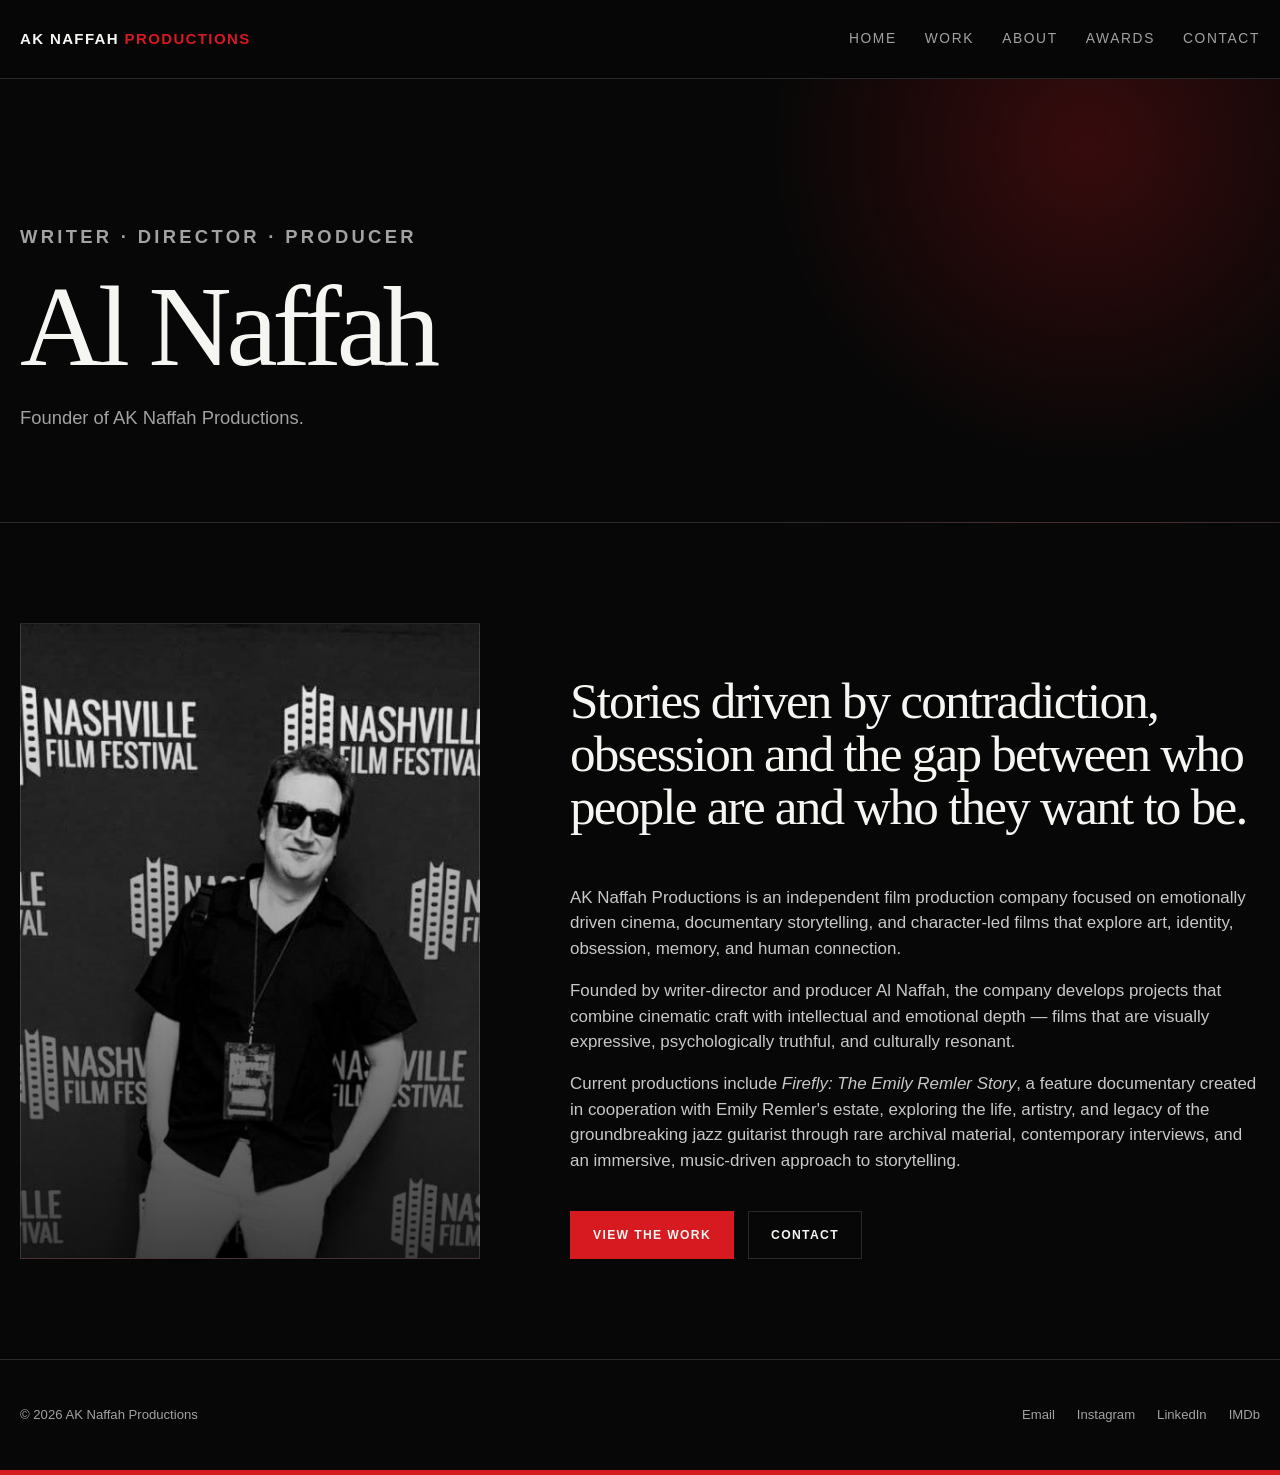
==== about.html @ 8b0be3ec "Initial site build: AK Naffah Productions Static HTML/CSS/JS site with homepage, work slate, about, " ====
<!doctype html>
<html lang="en">
<head>
  <meta charset="utf-8">
  <meta name="viewport" content="width=device-width, initial-scale=1">
  <meta name="description" content="AK Naffah Productions — films and screenplays by writer, director and producer Al Naffah.">
  <title>About | AK Naffah Productions</title>
  <link rel="stylesheet" href="assets/css/styles.css">
</head>
<body>

<header class="site-header">
  <div class="container header-inner">
    <a class="brand" href="index.html">AK Naffah <span>Productions</span></a>
    <button class="menu-toggle" aria-label="Open navigation" aria-expanded="false">Menu</button>
    <nav class="nav" aria-label="Primary navigation">
      <a href="index.html">Home</a>
      <a href="work.html">Work</a>
      <a href="about.html">About</a>
      <a href="awards.html">Awards</a>
      <a href="contact.html">Contact</a>
    </nav>
  </div>
</header>

<main>

<section class="page-hero">
  <div class="container">
    <p class="eyebrow">Writer · Director · Producer</p>
    <h1>Al Naffah</h1>
    <p>Founder of AK Naffah Productions.</p>
  </div>
</section>

<section class="section">
  <div class="container about-grid">
    <div class="portrait-placeholder" role="img" aria-label="Portrait of Al Naffah"></div>
    <div>
      <p class="large-copy">Stories driven by contradiction, obsession and the gap between who people are and who they want to be.</p>
      <div class="body-copy">
        <p>AK Naffah Productions is an independent film production company focused on emotionally driven cinema, documentary storytelling, and character-led films that explore art, identity, obsession, memory, and human connection.</p>
        <p>Founded by writer-director and producer Al Naffah, the company develops projects that combine cinematic craft with intellectual and emotional depth — films that are visually expressive, psychologically truthful, and culturally resonant.</p>
        <p>Current productions include <em>Firefly: The Emily Remler Story</em>, a feature documentary created in cooperation with Emily Remler's estate, exploring the life, artistry, and legacy of the groundbreaking jazz guitarist through rare archival material, contemporary interviews, and an immersive, music-driven approach to storytelling.</p>
      </div>
      <div class="hero-actions">
        <a class="button button-primary" href="work.html">View the work</a>
        <a class="button" href="contact.html">Contact</a>
      </div>
    </div>
  </div>
</section>

</main>

<footer class="site-footer">
  <div class="container footer-inner">
    <div>© <span data-year></span> AK Naffah Productions</div>
    <div class="footer-links">
      <a href="mailto:aknaffahproductions@gmail.com">Email</a>
      <a href="https://www.instagram.com/aknaf_productions/" target="_blank" rel="noopener">Instagram</a>
      <a href="https://www.linkedin.com/in/al-naffah/" target="_blank" rel="noopener">LinkedIn</a>
      <a href="https://www.imdb.com/find/?q=Al%20Naffah" target="_blank" rel="noopener">IMDb</a>
    </div>
  </div>
</footer>
<div class="red-rule"></div>

<script src="assets/js/site.js"></script>
</body>
</html>
---- assets/css/styles.css ----
:root {
  --bg: #070707;
  --surface: #111111;
  --surface-2: #171717;
  --text: #f5f5f2;
  --muted: #a2a2a2;
  --line: rgba(255,255,255,.14);
  --red: #d71920;
  --red-dark: #8f0f14;
  --max: 1240px;
  --serif: Georgia, "Times New Roman", serif;
  --sans: Inter, Arial, Helvetica, sans-serif;
}

* { box-sizing: border-box; }
html { scroll-behavior: smooth; }
body {
  margin: 0;
  background: var(--bg);
  color: var(--text);
  font-family: var(--sans);
  line-height: 1.5;
}
body.menu-open { overflow: hidden; }
img { max-width: 100%; display: block; }
a { color: inherit; text-decoration: none; }
button, input, select, textarea { font: inherit; }

.container { width: min(calc(100% - 40px), var(--max)); margin: 0 auto; }

.site-header {
  position: sticky;
  top: 0;
  z-index: 100;
  border-bottom: 1px solid var(--line);
  background: rgba(7,7,7,.88);
  backdrop-filter: blur(18px);
}
.header-inner {
  min-height: 78px;
  display: flex;
  align-items: center;
  justify-content: space-between;
  gap: 28px;
}
.brand {
  font-weight: 800;
  letter-spacing: .09em;
  text-transform: uppercase;
  font-size: .94rem;
}
.brand span { color: var(--red); }
.nav { display: flex; gap: 28px; align-items: center; }
.nav a {
  color: var(--muted);
  font-size: .86rem;
  text-transform: uppercase;
  letter-spacing: .12em;
}
.nav a:hover, .nav a.active { color: var(--text); }
.menu-toggle {
  display: none;
  width: 44px;
  height: 44px;
  border: 1px solid var(--line);
  background: transparent;
  color: var(--text);
  cursor: pointer;
}

.hero {
  min-height: calc(100vh - 78px);
  display: grid;
  align-items: end;
  position: relative;
  overflow: hidden;
  border-bottom: 1px solid var(--line);
}
.hero::before {
  content: "";
  position: absolute;
  inset: 0;
  background:
    linear-gradient(90deg, rgba(0,0,0,.95) 0%, rgba(0,0,0,.7) 48%, rgba(0,0,0,.25) 100%),
    radial-gradient(circle at 78% 35%, rgba(215,25,32,.38), transparent 34%),
    linear-gradient(135deg, #0d0d0d, #1a1a1a 55%, #080808);
}
.hero::after {
  content: "AK";
  position: absolute;
  right: -2vw;
  bottom: -10vw;
  font-size: min(42vw, 580px);
  line-height: .8;
  font-weight: 900;
  letter-spacing: -.08em;
  color: rgba(255,255,255,.025);
}
.hero-content {
  position: relative;
  z-index: 1;
  padding: 110px 0 72px;
}
.eyebrow {
  margin: 0 0 22px;
  color: var(--red);
  text-transform: uppercase;
  letter-spacing: .18em;
  font-size: .78rem;
  font-weight: 700;
}
.hero h1, .page-hero h1, .project-title {
  margin: 0;
  max-width: 1020px;
  font-family: var(--serif);
  font-weight: 400;
  letter-spacing: -.045em;
  line-height: .93;
}
.hero h1 { font-size: clamp(4rem, 10vw, 9.5rem); }
.hero h1 em { color: var(--red); font-style: normal; }
.hero-copy {
  max-width: 700px;
  margin: 34px 0 0;
  color: #d0d0d0;
  font-size: clamp(1.05rem, 2vw, 1.35rem);
}
.hero-actions, .project-actions {
  display: flex;
  flex-wrap: wrap;
  gap: 14px;
  margin-top: 38px;
}

.button {
  display: inline-flex;
  align-items: center;
  justify-content: center;
  min-height: 48px;
  padding: 0 22px;
  border: 1px solid var(--line);
  text-transform: uppercase;
  letter-spacing: .11em;
  font-size: .76rem;
  font-weight: 700;
  transition: .2s ease;
}
.button-primary { background: var(--red); border-color: var(--red); }
.button:hover { transform: translateY(-2px); border-color: rgba(255,255,255,.5); }
.button-primary:hover { background: #ed2028; border-color: #ed2028; }

.section { padding: 100px 0; }
.section-tight { padding: 70px 0; }
.section-header {
  display: grid;
  grid-template-columns: 1fr 1fr;
  gap: 40px;
  margin-bottom: 46px;
  align-items: end;
}
.section-kicker {
  margin: 0 0 12px;
  color: var(--red);
  text-transform: uppercase;
  letter-spacing: .16em;
  font-size: .75rem;
  font-weight: 700;
}
.section-title {
  margin: 0;
  font-family: var(--serif);
  font-size: clamp(2.6rem, 5.5vw, 5.8rem);
  font-weight: 400;
  line-height: .97;
  letter-spacing: -.04em;
}
.section-intro {
  margin: 0;
  max-width: 620px;
  color: var(--muted);
  font-size: 1.05rem;
}

.featured-grid {
  display: grid;
  grid-template-columns: 1.3fr .7fr;
  min-height: 620px;
  border: 1px solid var(--line);
}
.featured-image {
  position: relative;
  min-height: 460px;
  background:
    linear-gradient(180deg, rgba(0,0,0,.1), rgba(0,0,0,.8)),
    url("../images/firefly.jpg") center/cover no-repeat,
    linear-gradient(135deg, #2a0a0c, #111);
}
.featured-image::after {
  content: "FIREFLY";
  position: absolute;
  left: 30px;
  bottom: 18px;
  font-size: clamp(3rem, 7vw, 8rem);
  font-weight: 900;
  color: rgba(255,255,255,.12);
  line-height: .85;
}
.featured-copy {
  padding: 52px;
  display: flex;
  flex-direction: column;
  justify-content: flex-end;
  background: var(--surface);
}
.meta {
  display: flex;
  flex-wrap: wrap;
  gap: 8px 16px;
  margin-bottom: 18px;
  color: var(--muted);
  font-size: .76rem;
  text-transform: uppercase;
  letter-spacing: .11em;
}
.meta .status { color: var(--red); }
.featured-copy h3, .project-card h3 {
  margin: 0;
  font-family: var(--serif);
  font-weight: 400;
  letter-spacing: -.025em;
}
.featured-copy h3 { font-size: clamp(2.6rem, 4vw, 5rem); line-height: .95; }
.featured-copy p { color: #d0d0d0; font-size: 1.05rem; }

.project-grid {
  display: grid;
  grid-template-columns: repeat(2, minmax(0, 1fr));
  gap: 1px;
  background: var(--line);
  border: 1px solid var(--line);
}
.project-card {
  min-height: 410px;
  padding: 32px;
  background: var(--bg);
  display: flex;
  flex-direction: column;
  position: relative;
  overflow: hidden;
}
.project-card::before {
  content: "";
  position: absolute;
  inset: auto -20% -45% 40%;
  height: 280px;
  border-radius: 50%;
  background: radial-gradient(circle, rgba(215,25,32,.23), transparent 66%);
  transition: transform .35s ease;
}
.project-card:hover::before { transform: scale(1.2); }
.project-card h3 {
  position: relative;
  font-size: clamp(2.1rem, 4vw, 4rem);
  line-height: .98;
  margin-bottom: 22px;
}
.project-card .logline {
  position: relative;
  max-width: 600px;
  margin: 0;
  color: #c7c7c7;
  font-size: 1rem;
}
.card-footer {
  position: relative;
  margin-top: auto;
  padding-top: 30px;
  display: flex;
  justify-content: space-between;
  align-items: center;
  border-top: 1px solid var(--line);
  color: var(--muted);
  text-transform: uppercase;
  letter-spacing: .12em;
  font-size: .72rem;
}
.card-footer strong { color: var(--text); font-size: 1rem; }

.filter-bar {
  display: grid;
  grid-template-columns: 1fr auto;
  gap: 18px;
  margin-bottom: 34px;
}
.search-input {
  width: 100%;
  min-height: 52px;
  padding: 0 18px;
  color: var(--text);
  background: var(--surface);
  border: 1px solid var(--line);
  outline: none;
}
.search-input:focus { border-color: var(--red); }
.filters { display: flex; flex-wrap: wrap; gap: 8px; }
.filter-button {
  min-height: 52px;
  padding: 0 18px;
  background: transparent;
  color: var(--muted);
  border: 1px solid var(--line);
  cursor: pointer;
  text-transform: uppercase;
  letter-spacing: .1em;
  font-size: .72rem;
}
.filter-button.active, .filter-button:hover {
  color: var(--text);
  border-color: var(--red);
  background: rgba(215,25,32,.12);
}
.empty-state {
  display: none;
  padding: 45px;
  border: 1px solid var(--line);
  color: var(--muted);
}

.page-hero {
  padding: 120px 0 72px;
  border-bottom: 1px solid var(--line);
  background:
    radial-gradient(circle at 85% 15%, rgba(215,25,32,.23), transparent 28%),
    var(--bg);
}
.page-hero h1 { font-size: clamp(4.5rem, 9vw, 9rem); }
.page-hero p { max-width: 720px; margin-top: 24px; color: var(--muted); font-size: 1.15rem; }

.project-hero {
  min-height: 78vh;
  position: relative;
  display: flex;
  align-items: end;
  border-bottom: 1px solid var(--line);
  background:
    linear-gradient(90deg, rgba(0,0,0,.96), rgba(0,0,0,.55)),
    var(--project-image),
    linear-gradient(135deg, #2a0a0c, #111);
  background-size: cover;
  background-position: center;
}
.project-hero-inner { padding: 120px 0 70px; position: relative; z-index: 2; }
.project-title { font-size: clamp(4rem, 9vw, 9rem); max-width: 1100px; }
.project-logline {
  margin: 30px 0 0;
  max-width: 820px;
  color: #dedede;
  font-size: clamp(1.1rem, 2vw, 1.4rem);
}
.project-body {
  display: grid;
  grid-template-columns: .75fr 1.25fr;
  gap: 80px;
}
.fact-list { border-top: 1px solid var(--line); }
.fact {
  display: grid;
  grid-template-columns: 130px 1fr;
  gap: 20px;
  padding: 18px 0;
  border-bottom: 1px solid var(--line);
}
.fact dt { color: var(--muted); text-transform: uppercase; letter-spacing: .1em; font-size: .72rem; }
.fact dd { margin: 0; }
.prose { max-width: 760px; }
.prose h2 { margin-top: 0; font-family: var(--serif); font-weight: 400; font-size: 3rem; }
.prose p { color: #c8c8c8; font-size: 1.08rem; }

.about-grid, .contact-grid {
  display: grid;
  grid-template-columns: .8fr 1.2fr;
  gap: 90px;
}
.portrait-placeholder {
  min-height: 620px;
  background:
    linear-gradient(180deg, transparent, rgba(0,0,0,.75)),
    url("../images/al-naffah.jpg") center/cover no-repeat,
    linear-gradient(135deg, #301012, #111);
  border: 1px solid var(--line);
}
.large-copy {
  font-family: var(--serif);
  font-size: clamp(2rem, 4vw, 4.3rem);
  line-height: 1.04;
  letter-spacing: -.035em;
}
.body-copy { color: #c8c8c8; font-size: 1.06rem; }
.award-list { border-top: 1px solid var(--line); }
.award-row {
  display: grid;
  grid-template-columns: 180px 1fr auto;
  gap: 24px;
  padding: 22px 0;
  border-bottom: 1px solid var(--line);
}
.award-row span { color: var(--muted); }
.recognized-grid {
  display: grid;
  grid-template-columns: repeat(2, minmax(0, 1fr));
  gap: 1px;
  background: var(--line);
  border: 1px solid var(--line);
  margin-top: 18px;
}
.recognized-item {
  background: var(--bg);
  padding: 28px 32px;
  font-family: var(--serif);
  font-size: 1.35rem;
  letter-spacing: -.01em;
  color: var(--text);
}
.contact-links { display: grid; gap: 0; border-top: 1px solid var(--line); }
.contact-link {
  display: flex;
  justify-content: space-between;
  gap: 20px;
  padding: 22px 0;
  border-bottom: 1px solid var(--line);
}
.contact-link span:last-child { color: var(--muted); }

.contact-form { display: grid; gap: 15px; }
.contact-form input, .contact-form textarea {
  width: 100%;
  padding: 16px;
  background: var(--surface);
  border: 1px solid var(--line);
  color: var(--text);
}
.contact-form textarea { min-height: 180px; resize: vertical; }

.site-footer {
  padding: 45px 0;
  border-top: 1px solid var(--line);
  color: var(--muted);
  font-size: .82rem;
}
.footer-inner {
  display: flex;
  justify-content: space-between;
  gap: 25px;
  align-items: center;
}
.footer-links { display: flex; flex-wrap: wrap; gap: 22px; }
.red-rule { height: 5px; background: var(--red); }

@media (max-width: 900px) {
  .nav {
    display: none;
    position: fixed;
    inset: 79px 0 0;
    background: var(--bg);
    padding: 35px 20px;
    flex-direction: column;
    align-items: flex-start;
    z-index: 90;
  }
  .nav.open { display: flex; }
  .menu-toggle { display: block; }
  .section-header, .featured-grid, .project-body, .about-grid, .contact-grid {
    grid-template-columns: 1fr;
  }
  .project-grid { grid-template-columns: 1fr; }
  .recognized-grid { grid-template-columns: 1fr; }
  .featured-copy { padding: 34px; }
  .filter-bar { grid-template-columns: 1fr; }
  .project-body, .about-grid, .contact-grid { gap: 45px; }
  .award-row { grid-template-columns: 1fr; gap: 6px; }
}
@media (max-width: 600px) {
  .container { width: min(calc(100% - 24px), var(--max)); }
  .hero-content { padding: 80px 0 45px; }
  .section { padding: 72px 0; }
  .project-card { min-height: 360px; padding: 24px; }
  .filters { display: grid; grid-template-columns: 1fr 1fr; }
  .filter-button { width: 100%; }
  .fact { grid-template-columns: 1fr; gap: 6px; }
  .footer-inner { align-items: flex-start; flex-direction: column; }
}
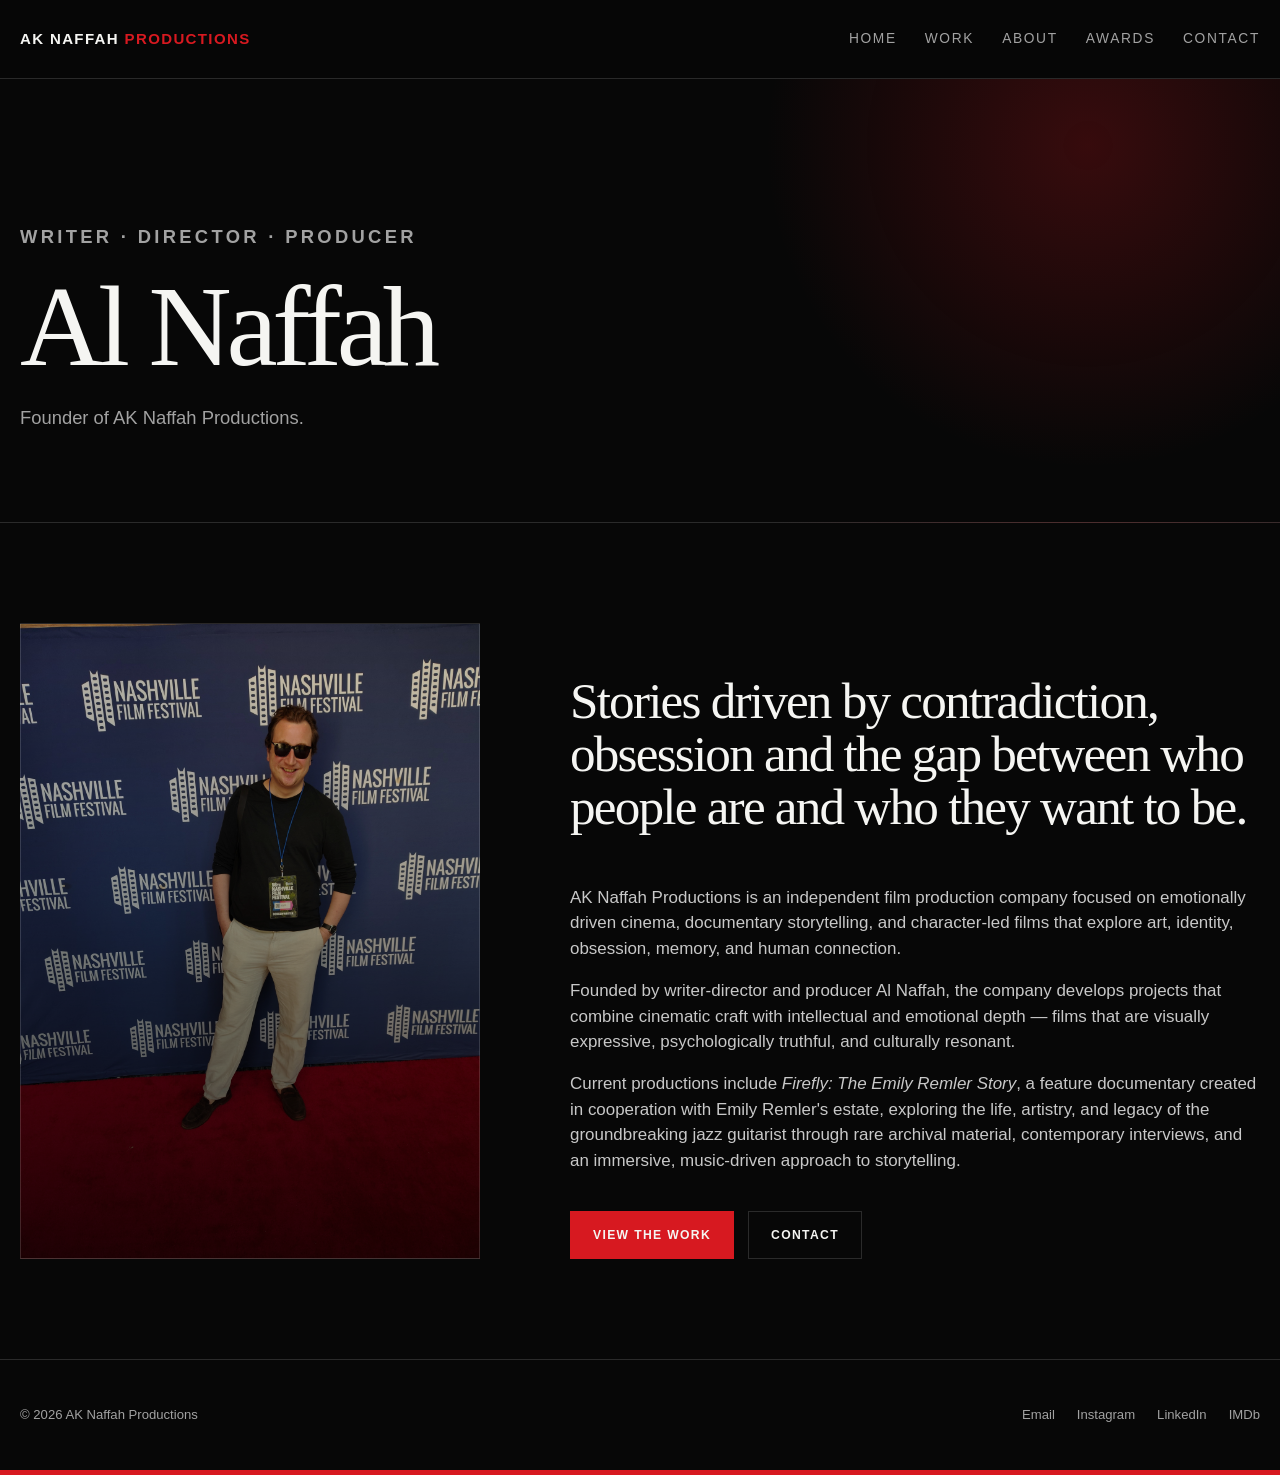
==== commit e3dcc35e: "Point IMDb links to Al Naffah's actual profile" ====
--- a/about.html
+++ b/about.html
@@ -60,7 +60,7 @@
       <a href="mailto:aknaffahproductions@gmail.com">Email</a>
       <a href="https://www.instagram.com/aknaf_productions/" target="_blank" rel="noopener">Instagram</a>
       <a href="https://www.linkedin.com/in/al-naffah/" target="_blank" rel="noopener">LinkedIn</a>
-      <a href="https://www.imdb.com/find/?q=Al%20Naffah" target="_blank" rel="noopener">IMDb</a>
+      <a href="https://www.imdb.com/name/nm17255204/" target="_blank" rel="noopener">IMDb</a>
     </div>
   </div>
 </footer>
--- a/assets/css/styles.css
+++ b/assets/css/styles.css
@@ -259,12 +259,32 @@
   transition: transform .35s ease;
 }
 .project-card:hover::before { transform: scale(1.2); }
+.card-heading {
+  position: relative;
+  display: flex;
+  align-items: center;
+  gap: 18px;
+  margin-bottom: 22px;
+}
+.card-thumb {
+  flex: 0 0 auto;
+  width: 175px;
+  height: 250px;
+  background-size: cover;
+  background-position: center;
+  background-color: var(--surface-2);
+  border: 1px solid var(--line);
+}
+@media (max-width: 600px) {
+  .card-thumb { width: 110px; height: 157px; }
+}
 .project-card h3 {
   position: relative;
   font-size: clamp(2.1rem, 4vw, 4rem);
   line-height: .98;
-  margin-bottom: 22px;
-}
+  margin-bottom: 0;
+}
+.card-heading h3 { margin-bottom: 0; }
 .project-card .logline {
   position: relative;
   max-width: 600px;
@@ -406,21 +426,35 @@
   border-bottom: 1px solid var(--line);
 }
 .award-row span { color: var(--muted); }
-.recognized-grid {
-  display: grid;
-  grid-template-columns: repeat(2, minmax(0, 1fr));
-  gap: 1px;
-  background: var(--line);
-  border: 1px solid var(--line);
+.marquee {
+  overflow: hidden;
+  border-top: 1px solid var(--line);
+  border-bottom: 1px solid var(--line);
+  padding: 40px 0;
   margin-top: 18px;
-}
-.recognized-item {
-  background: var(--bg);
-  padding: 28px 32px;
-  font-family: var(--serif);
-  font-size: 1.35rem;
-  letter-spacing: -.01em;
-  color: var(--text);
+  -webkit-mask-image: linear-gradient(90deg, transparent, #000 8%, #000 92%, transparent);
+  mask-image: linear-gradient(90deg, transparent, #000 8%, #000 92%, transparent);
+}
+.marquee-track {
+  display: flex;
+  align-items: center;
+  width: max-content;
+  gap: 70px;
+  animation: marquee-scroll 40s linear infinite;
+}
+.marquee:hover .marquee-track { animation-play-state: paused; }
+.marquee-item {
+  flex: 0 0 auto;
+  height: 64px;
+  width: auto;
+  white-space: nowrap;
+}
+@keyframes marquee-scroll {
+  from { transform: translateX(0); }
+  to { transform: translateX(-50%); }
+}
+@media (prefers-reduced-motion: reduce) {
+  .marquee-track { animation: none; }
 }
 .contact-links { display: grid; gap: 0; border-top: 1px solid var(--line); }
 .contact-link {
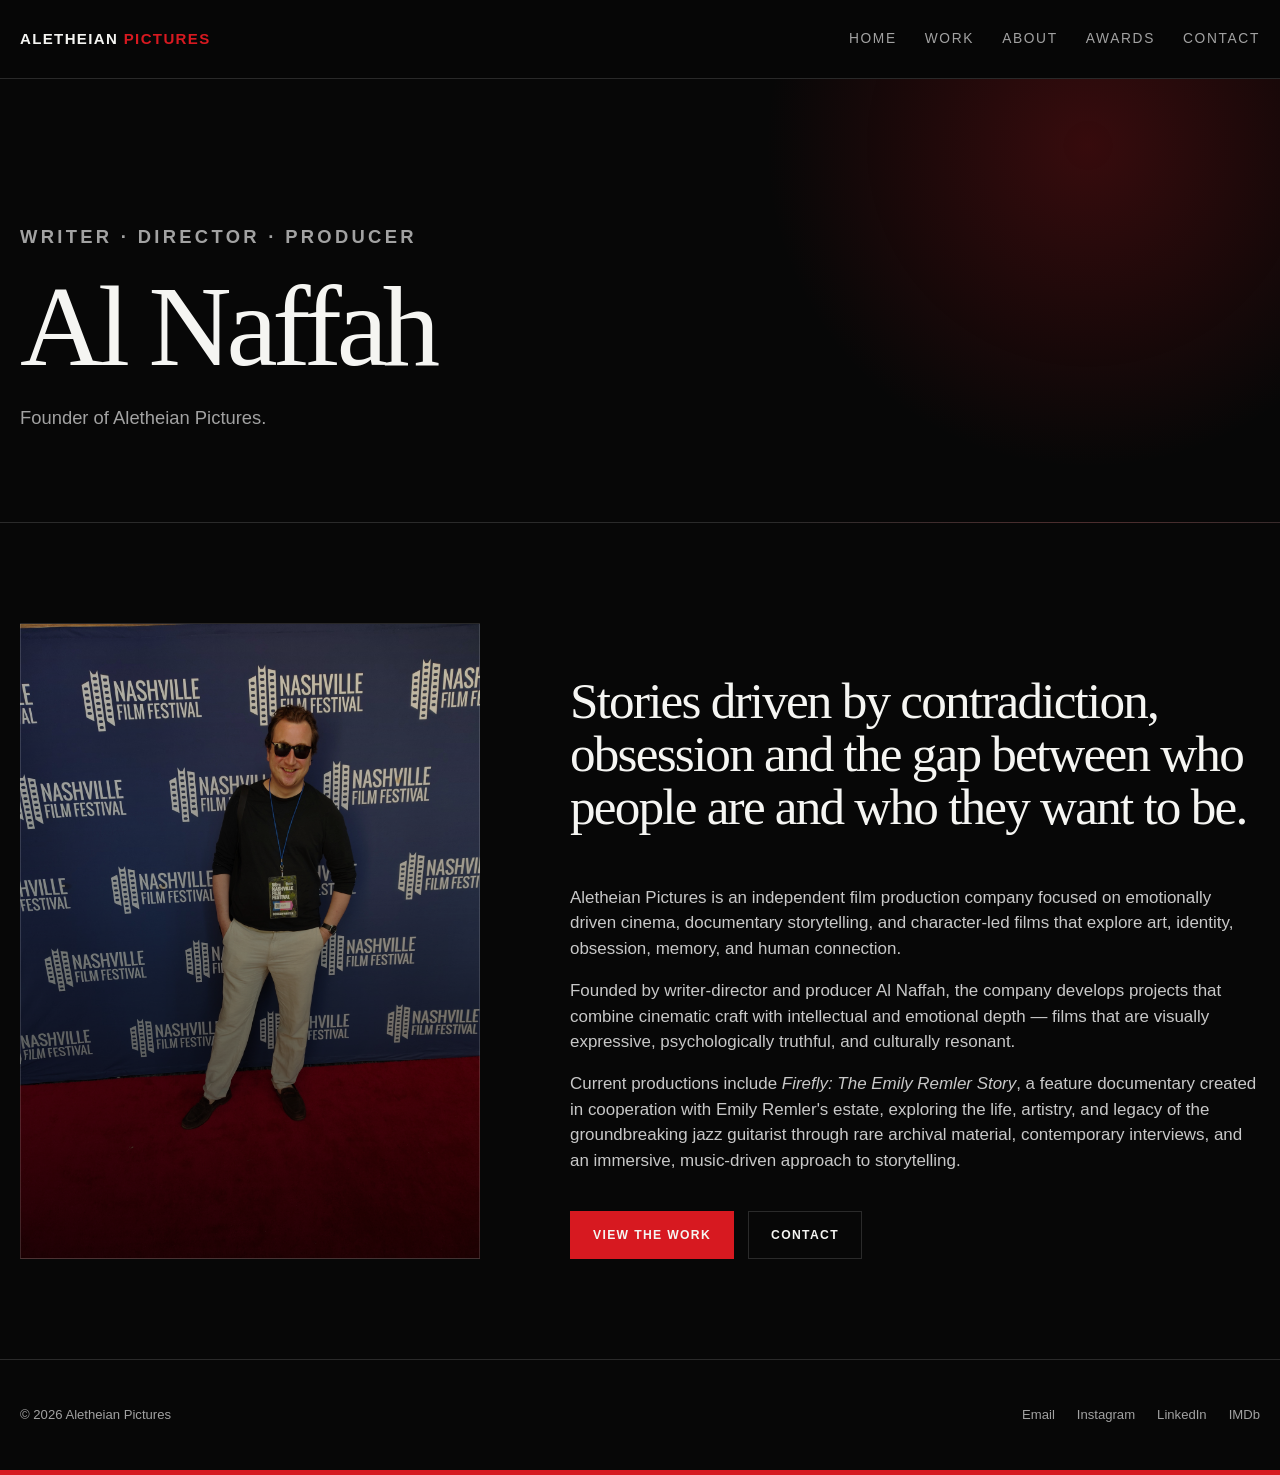
==== commit 1debbaa4: "Rename company to Aletheian Pictures; expand Firefly homepage copy Replace all AK Naffah Productions" ====
--- a/about.html
+++ b/about.html
@@ -3,15 +3,15 @@
 <head>
   <meta charset="utf-8">
   <meta name="viewport" content="width=device-width, initial-scale=1">
-  <meta name="description" content="AK Naffah Productions — films and screenplays by writer, director and producer Al Naffah.">
-  <title>About | AK Naffah Productions</title>
+  <meta name="description" content="Aletheian Pictures — films and screenplays by writer, director and producer Al Naffah.">
+  <title>About | Aletheian Pictures</title>
   <link rel="stylesheet" href="assets/css/styles.css">
 </head>
 <body>
 
 <header class="site-header">
   <div class="container header-inner">
-    <a class="brand" href="index.html">AK Naffah <span>Productions</span></a>
+    <a class="brand" href="index.html">Aletheian <span>Pictures</span></a>
     <button class="menu-toggle" aria-label="Open navigation" aria-expanded="false">Menu</button>
     <nav class="nav" aria-label="Primary navigation">
       <a href="index.html">Home</a>
@@ -29,7 +29,7 @@
   <div class="container">
     <p class="eyebrow">Writer · Director · Producer</p>
     <h1>Al Naffah</h1>
-    <p>Founder of AK Naffah Productions.</p>
+    <p>Founder of Aletheian Pictures.</p>
   </div>
 </section>
 
@@ -39,7 +39,7 @@
     <div>
       <p class="large-copy">Stories driven by contradiction, obsession and the gap between who people are and who they want to be.</p>
       <div class="body-copy">
-        <p>AK Naffah Productions is an independent film production company focused on emotionally driven cinema, documentary storytelling, and character-led films that explore art, identity, obsession, memory, and human connection.</p>
+        <p>Aletheian Pictures is an independent film production company focused on emotionally driven cinema, documentary storytelling, and character-led films that explore art, identity, obsession, memory, and human connection.</p>
         <p>Founded by writer-director and producer Al Naffah, the company develops projects that combine cinematic craft with intellectual and emotional depth — films that are visually expressive, psychologically truthful, and culturally resonant.</p>
         <p>Current productions include <em>Firefly: The Emily Remler Story</em>, a feature documentary created in cooperation with Emily Remler's estate, exploring the life, artistry, and legacy of the groundbreaking jazz guitarist through rare archival material, contemporary interviews, and an immersive, music-driven approach to storytelling.</p>
       </div>
@@ -55,11 +55,11 @@
 
 <footer class="site-footer">
   <div class="container footer-inner">
-    <div>© <span data-year></span> AK Naffah Productions</div>
+    <div>© <span data-year></span> Aletheian Pictures</div>
     <div class="footer-links">
       <a href="mailto:aknaffahproductions@gmail.com">Email</a>
       <a href="https://www.instagram.com/aknaf_productions/" target="_blank" rel="noopener">Instagram</a>
-      <a href="https://www.linkedin.com/in/al-naffah/" target="_blank" rel="noopener">LinkedIn</a>
+      <a href="https://www.linkedin.com/in/al-naffah-8289473b5/" target="_blank" rel="noopener">LinkedIn</a>
       <a href="https://www.imdb.com/name/nm17255204/" target="_blank" rel="noopener">IMDb</a>
     </div>
   </div>
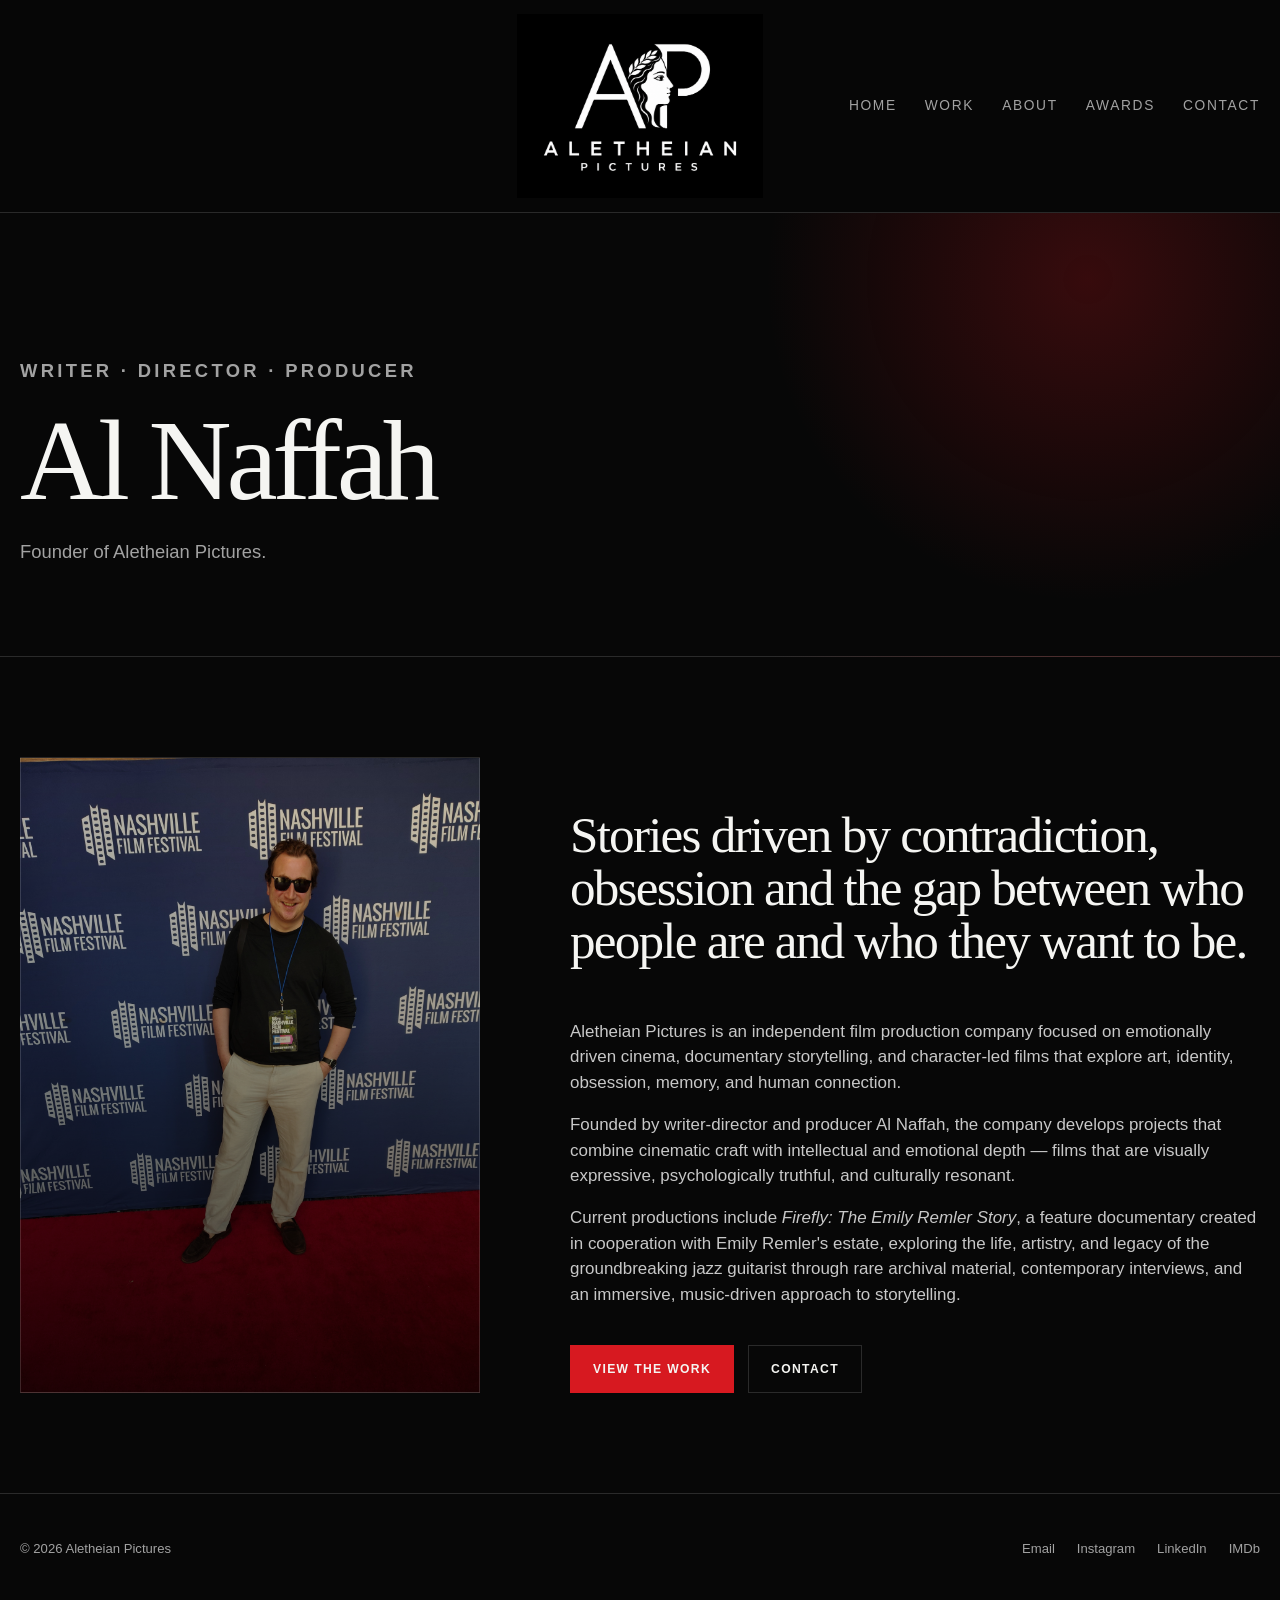
==== commit a35e93f9: "Replace header brand text with Aletheian Pictures logo mark Swap the "Aletheian Pictures" text locku" ====
--- a/about.html
+++ b/about.html
@@ -11,7 +11,7 @@
 
 <header class="site-header">
   <div class="container header-inner">
-    <a class="brand" href="index.html">Aletheian <span>Pictures</span></a>
+    <a class="brand" href="index.html"><img src="assets/images/aletheian-pictures-logo.png" alt="Aletheian Pictures" class="brand-logo"></a>
     <button class="menu-toggle" aria-label="Open navigation" aria-expanded="false">Menu</button>
     <nav class="nav" aria-label="Primary navigation">
       <a href="index.html">Home</a>
--- a/assets/css/styles.css
+++ b/assets/css/styles.css
@@ -30,8 +30,6 @@
 .container { width: min(calc(100% - 40px), var(--max)); margin: 0 auto; }
 
 .site-header {
-  position: sticky;
-  top: 0;
   z-index: 100;
   border-bottom: 1px solid var(--line);
   background: rgba(7,7,7,.88);
@@ -39,18 +37,26 @@
 }
 .header-inner {
   min-height: 78px;
-  display: flex;
-  align-items: center;
-  justify-content: space-between;
+  display: grid;
+  grid-template-columns: 1fr auto 1fr;
+  align-items: center;
   gap: 28px;
+  padding: 14px 0;
 }
 .brand {
   font-weight: 800;
   letter-spacing: .09em;
   text-transform: uppercase;
   font-size: .94rem;
+  display: inline-flex;
+  align-items: center;
+  grid-column: 2;
+  justify-self: center;
 }
 .brand span { color: var(--red); }
+.brand-logo { height: 184px; width: auto; display: block; }
+.menu-toggle { grid-column: 3; justify-self: end; }
+.nav { grid-column: 3; justify-self: end; }
 .nav { display: flex; gap: 28px; align-items: center; }
 .nav a {
   color: var(--muted);
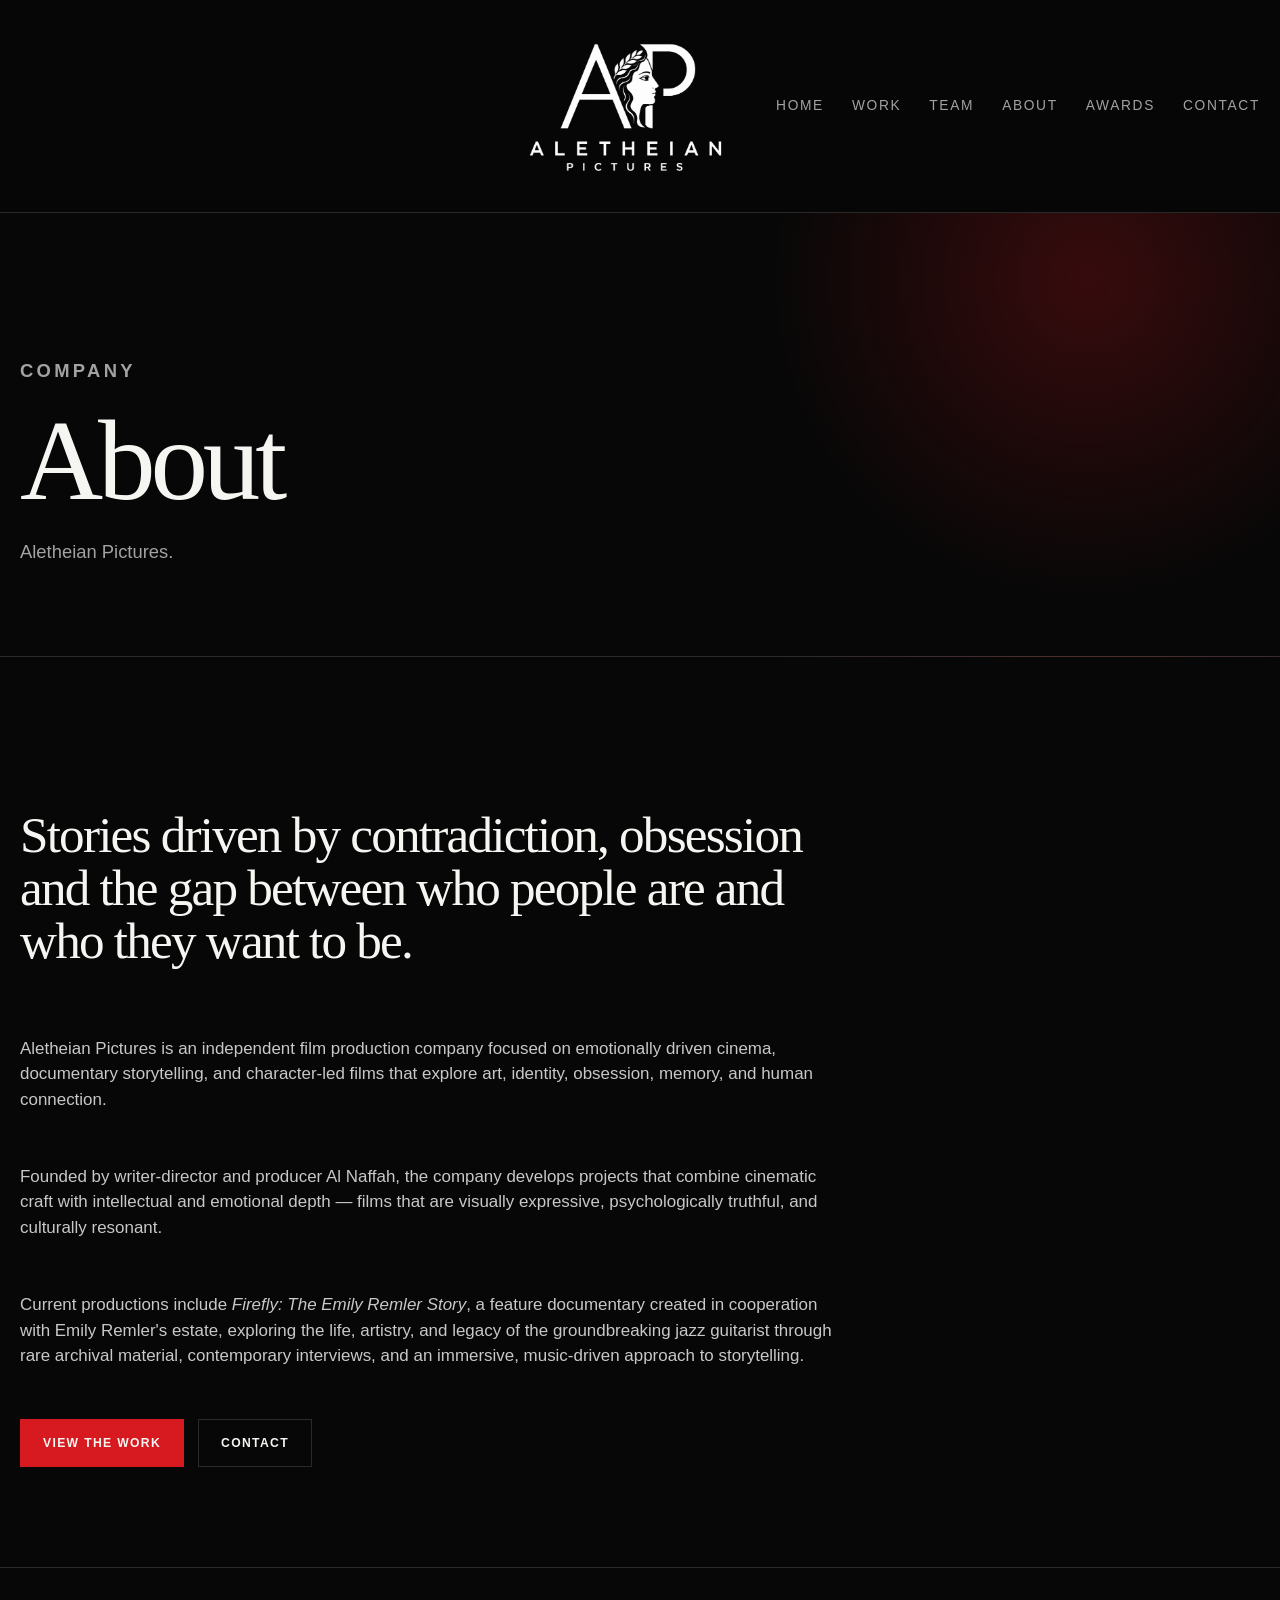
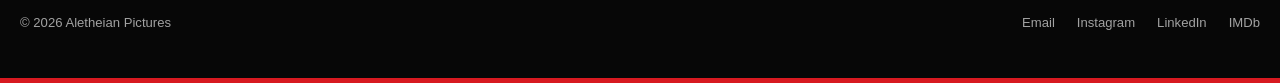
==== commit b7c63a4c: "Add separate About page, trim Team bios, remove stale redirect - Move company description text from " ====
--- a/about.html
+++ b/about.html
@@ -3,7 +3,7 @@
 <head>
   <meta charset="utf-8">
   <meta name="viewport" content="width=device-width, initial-scale=1">
-  <meta name="description" content="Aletheian Pictures — films and screenplays by writer, director and producer Al Naffah.">
+  <meta name="description" content="Aletheian Pictures — an independent film production company focused on emotionally driven cinema, documentary storytelling, and character-led films.">
   <title>About | Aletheian Pictures</title>
   <link rel="stylesheet" href="assets/css/styles.css">
 </head>
@@ -16,6 +16,7 @@
     <nav class="nav" aria-label="Primary navigation">
       <a href="index.html">Home</a>
       <a href="work.html">Work</a>
+      <a href="team.html">Team</a>
       <a href="about.html">About</a>
       <a href="awards.html">Awards</a>
       <a href="contact.html">Contact</a>
@@ -27,16 +28,15 @@
 
 <section class="page-hero">
   <div class="container">
-    <p class="eyebrow">Writer · Director · Producer</p>
-    <h1>Al Naffah</h1>
-    <p>Founder of Aletheian Pictures.</p>
+    <p class="eyebrow">Company</p>
+    <h1>About</h1>
+    <p>Aletheian Pictures.</p>
   </div>
 </section>
 
 <section class="section">
-  <div class="container about-grid">
-    <div class="portrait-placeholder" role="img" aria-label="Portrait of Al Naffah"></div>
-    <div>
+  <div class="container">
+    <div class="about-copy">
       <p class="large-copy">Stories driven by contradiction, obsession and the gap between who people are and who they want to be.</p>
       <div class="body-copy">
         <p>Aletheian Pictures is an independent film production company focused on emotionally driven cinema, documentary storytelling, and character-led films that explore art, identity, obsession, memory, and human connection.</p>
--- a/assets/css/styles.css
+++ b/assets/css/styles.css
@@ -76,7 +76,6 @@
 }
 
 .hero {
-  min-height: calc(100vh - 78px);
   display: grid;
   align-items: end;
   position: relative;
@@ -378,6 +377,13 @@
 }
 .project-hero-inner { padding: 120px 0 70px; position: relative; z-index: 2; }
 .project-title { font-size: clamp(4rem, 9vw, 9rem); max-width: 1100px; }
+.project-cert {
+  margin: 14px 0 0;
+  color: var(--muted);
+  font-size: .85rem;
+  text-transform: uppercase;
+  letter-spacing: .08em;
+}
 .project-logline {
   margin: 30px 0 0;
   max-width: 820px;
@@ -389,6 +395,7 @@
   grid-template-columns: .75fr 1.25fr;
   gap: 80px;
 }
+.project-poster { width: 100%; height: auto; display: block; margin-bottom: 30px; }
 .fact-list { border-top: 1px solid var(--line); }
 .fact {
   display: grid;
@@ -416,6 +423,15 @@
     linear-gradient(135deg, #301012, #111);
   border: 1px solid var(--line);
 }
+.portrait-placeholder.placeholder-plain {
+  background: linear-gradient(135deg, #301012, #111);
+}
+.portrait-placeholder.portrait-michael {
+  background:
+    linear-gradient(180deg, transparent, rgba(0,0,0,.75)),
+    url("../images/michael-rushworth.jpg") center/cover no-repeat,
+    linear-gradient(135deg, #301012, #111);
+}
 .large-copy {
   font-family: var(--serif);
   font-size: clamp(2rem, 4vw, 4.3rem);
@@ -423,6 +439,9 @@
   letter-spacing: -.035em;
 }
 .body-copy { color: #c8c8c8; font-size: 1.06rem; }
+.about-copy { max-width: 820px; }
+.about-copy .body-copy { margin-top: 28px; display: grid; gap: 18px; }
+.about-copy .hero-actions { margin-top: 34px; }
 .award-list { border-top: 1px solid var(--line); }
 .award-row {
   display: grid;
